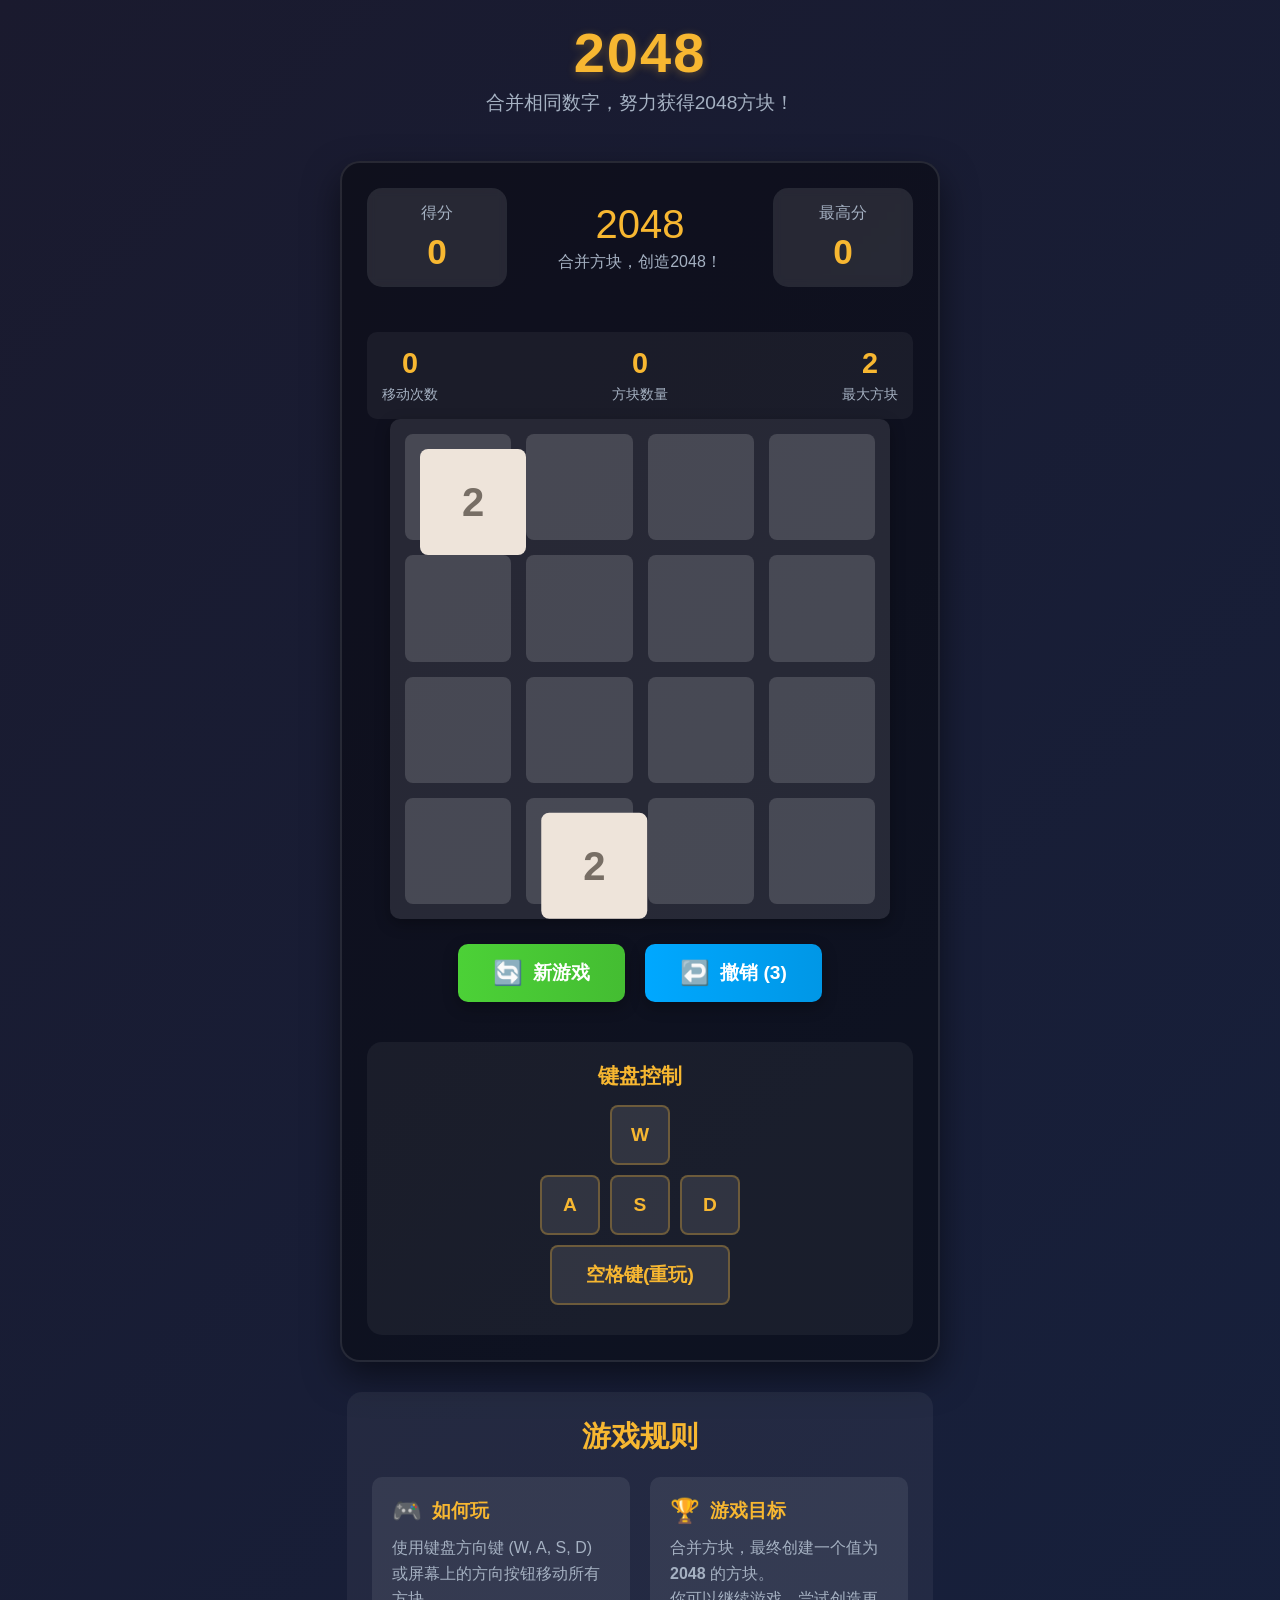
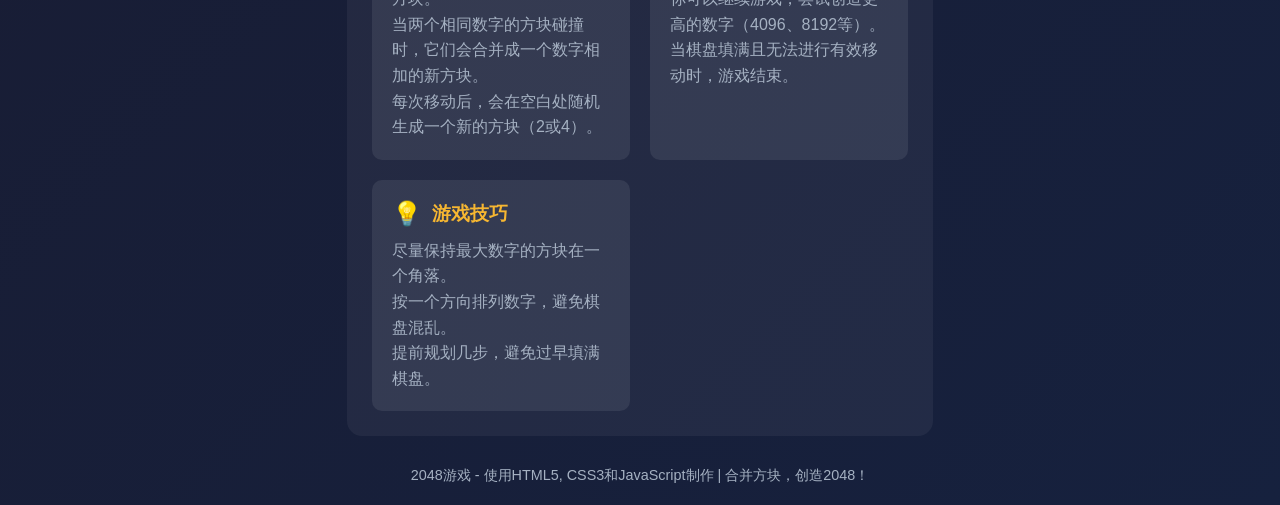
==== 2048.html @ e51e0d93 "1" ====
<!DOCTYPE html>
<html lang="zh-CN">
<head>
    <meta charset="UTF-8">
    <meta name="viewport" content="width=device-width, initial-scale=1.0">
    <title>2048游戏</title>
    <style>
        * {
            margin: 0;
            padding: 0;
            box-sizing: border-box;
            font-family: 'Segoe UI', 'Microsoft YaHei', sans-serif;
        }
        
        body {
            display: flex;
            flex-direction: column;
            align-items: center;
            min-height: 100vh;
            background: linear-gradient(135deg, #1a1a2e 0%, #16213e 100%);
            color: #fff;
            padding: 20px;
        }
        
        .header {
            text-align: center;
            margin-bottom: 20px;
        }
        
        h1 {
            font-size: 3.5rem;
            margin-bottom: 5px;
            color: #f7b731;
            text-shadow: 0 2px 10px rgba(247, 183, 49, 0.3);
            letter-spacing: 2px;
        }
        
        .subtitle {
            font-size: 1.2rem;
            color: #a5b1c2;
            margin-bottom: 25px;
        }
        
        .game-container {
            display: flex;
            flex-direction: column;
            align-items: center;
            max-width: 600px;
            width: 100%;
            background: rgba(0, 0, 0, 0.4);
            border-radius: 20px;
            padding: 25px;
            box-shadow: 0 15px 35px rgba(0, 0, 0, 0.5);
            border: 2px solid rgba(255, 255, 255, 0.1);
        }
        
        .game-header {
            display: flex;
            justify-content: space-between;
            width: 100%;
            margin-bottom: 25px;
            flex-wrap: wrap;
            gap: 15px;
        }
        
        .score-container, .best-container {
            display: flex;
            flex-direction: column;
            align-items: center;
            background: rgba(255, 255, 255, 0.1);
            padding: 15px 25px;
            border-radius: 15px;
            min-width: 140px;
            backdrop-filter: blur(5px);
        }
        
        .score-label, .best-label {
            font-size: 1rem;
            color: #a5b1c2;
            margin-bottom: 8px;
        }
        
        .score-value, .best-value {
            font-size: 2.2rem;
            font-weight: bold;
            color: #f7b731;
        }
        
        .game-info {
            display: flex;
            flex-direction: column;
            align-items: center;
            flex-grow: 1;
            justify-content: center;
        }
        
        .game-title {
            font-size: 2.5rem;
            color: #f7b731;
            margin-bottom: 5px;
        }
        
        .game-subtitle {
            color: #a5b1c2;
            font-size: 1rem;
        }
        
        .game-board-container {
            position: relative;
            margin-bottom: 25px;
        }
        
        #gameBoard {
            display: grid;
            grid-template-columns: repeat(4, 1fr);
            grid-template-rows: repeat(4, 1fr);
            gap: 15px;
            width: 500px;
            height: 500px;
            background: rgba(255, 255, 255, 0.1);
            border-radius: 10px;
            padding: 15px;
            box-shadow: 0 5px 15px rgba(0, 0, 0, 0.3);
        }
        
        @media (max-width: 600px) {
            #gameBoard {
                width: 90vw;
                height: 90vw;
                max-width: 400px;
                max-height: 400px;
            }
        }
        
        .cell {
            background: rgba(255, 255, 255, 0.15);
            border-radius: 8px;
            display: flex;
            align-items: center;
            justify-content: center;
            font-size: 2.5rem;
            font-weight: bold;
            transition: all 0.2s ease;
        }
        
        .tile {
            position: absolute;
            width: calc((100% - 75px) / 4);
            height: calc((100% - 75px) / 4);
            display: flex;
            align-items: center;
            justify-content: center;
            border-radius: 8px;
            font-size: 2.5rem;
            font-weight: bold;
            transition: all 0.15s ease;
            z-index: 10;
            animation: appear 0.2s ease;
        }
        
        @keyframes appear {
            0% { transform: scale(0); opacity: 0; }
            100% { transform: scale(1); opacity: 1; }
        }
        
        .tile-2 { background: #eee4da; color: #776e65; }
        .tile-4 { background: #ede0c8; color: #776e65; }
        .tile-8 { background: #f2b179; color: #f9f6f2; }
        .tile-16 { background: #f59563; color: #f9f6f2; }
        .tile-32 { background: #f67c5f; color: #f9f6f2; }
        .tile-64 { background: #f65e3b; color: #f9f6f2; }
        .tile-128 { background: #edcf72; color: #f9f6f2; font-size: 2rem; }
        .tile-256 { background: #edcc61; color: #f9f6f2; font-size: 2rem; }
        .tile-512 { background: #edc850; color: #f9f6f2; font-size: 2rem; }
        .tile-1024 { background: #edc53f; color: #f9f6f2; font-size: 1.8rem; }
        .tile-2048 { background: #edc22e; color: #f9f6f2; font-size: 1.8rem; }
        .tile-super { background: #3c3a32; color: #f9f6f2; font-size: 1.6rem; }
        
        .game-controls {
            display: flex;
            flex-direction: column;
            align-items: center;
            width: 100%;
        }
        
        .controls-top {
            display: flex;
            justify-content: center;
            gap: 20px;
            margin-bottom: 25px;
            width: 100%;
        }
        
        .btn {
            padding: 15px 35px;
            font-size: 1.2rem;
            font-weight: bold;
            border: none;
            border-radius: 10px;
            cursor: pointer;
            transition: all 0.3s ease;
            box-shadow: 0 5px 15px rgba(0, 0, 0, 0.3);
            display: flex;
            align-items: center;
            justify-content: center;
            gap: 10px;
        }
        
        .btn-new-game {
            background: linear-gradient(to right, #4cd137, #44bd32);
            color: white;
        }
        
        .btn-undo {
            background: linear-gradient(to right, #00a8ff, #0097e6);
            color: white;
        }
        
        .btn:hover {
            transform: translateY(-5px);
            box-shadow: 0 10px 20px rgba(0, 0, 0, 0.4);
        }
        
        .btn:active {
            transform: translateY(0);
        }
        
        .keyboard-controls {
            display: flex;
            flex-direction: column;
            align-items: center;
            margin-top: 15px;
            background: rgba(255, 255, 255, 0.05);
            padding: 20px;
            border-radius: 15px;
            width: 100%;
        }
        
        .keyboard-controls h3 {
            color: #f7b731;
            margin-bottom: 15px;
            font-size: 1.3rem;
        }
        
        .key-row {
            display: flex;
            justify-content: center;
            margin-bottom: 10px;
        }
        
        .key {
            width: 60px;
            height: 60px;
            background: rgba(255, 255, 255, 0.1);
            border-radius: 8px;
            display: flex;
            align-items: center;
            justify-content: center;
            margin: 0 5px;
            font-weight: bold;
            font-size: 1.2rem;
            color: #f7b731;
            border: 2px solid rgba(247, 183, 49, 0.3);
            user-select: none;
        }
        
        .key-space {
            width: 180px;
        }
        
        .instructions {
            max-width: 600px;
            margin-top: 30px;
            padding: 25px;
            background: rgba(255, 255, 255, 0.05);
            border-radius: 15px;
        }
        
        .instructions h2 {
            color: #f7b731;
            margin-bottom: 20px;
            text-align: center;
            font-size: 1.8rem;
        }
        
        .instructions-content {
            display: grid;
            grid-template-columns: repeat(auto-fit, minmax(250px, 1fr));
            gap: 20px;
        }
        
        .instruction-card {
            background: rgba(255, 255, 255, 0.08);
            padding: 20px;
            border-radius: 10px;
        }
        
        .instruction-card h3 {
            color: #f7b731;
            margin-bottom: 10px;
            display: flex;
            align-items: center;
            gap: 10px;
        }
        
        .instruction-card p {
            color: #a5b1c2;
            line-height: 1.6;
        }
        
        .icon {
            font-size: 1.5rem;
        }
        
        .game-over {
            position: absolute;
            top: 0;
            left: 0;
            width: 100%;
            height: 100%;
            background: rgba(0, 0, 0, 0.85);
            display: flex;
            flex-direction: column;
            align-items: center;
            justify-content: center;
            border-radius: 10px;
            z-index: 20;
            display: none;
        }
        
        .game-over h2 {
            font-size: 3rem;
            color: #f7b731;
            margin-bottom: 20px;
        }
        
        .final-score {
            font-size: 2rem;
            margin-bottom: 30px;
            color: #4cd137;
        }
        
        .win-screen {
            position: absolute;
            top: 0;
            left: 0;
            width: 100%;
            height: 100%;
            background: rgba(0, 0, 0, 0.9);
            display: flex;
            flex-direction: column;
            align-items: center;
            justify-content: center;
            border-radius: 10px;
            z-index: 20;
            display: none;
        }
        
        .win-screen h2 {
            font-size: 3rem;
            color: #f7b731;
            margin-bottom: 20px;
            text-align: center;
        }
        
        .win-message {
            font-size: 1.5rem;
            margin-bottom: 30px;
            color: #4cd137;
            text-align: center;
            max-width: 80%;
        }
        
        .game-stats {
            display: flex;
            justify-content: space-between;
            width: 100%;
            margin-top: 20px;
            padding: 15px;
            background: rgba(255, 255, 255, 0.05);
            border-radius: 10px;
        }
        
        .stat {
            display: flex;
            flex-direction: column;
            align-items: center;
        }
        
        .stat-value {
            font-size: 1.8rem;
            font-weight: bold;
            color: #f7b731;
        }
        
        .stat-label {
            font-size: 0.9rem;
            color: #a5b1c2;
            margin-top: 5px;
        }
        
        .mobile-controls {
            display: none;
            grid-template-columns: repeat(3, 1fr);
            grid-template-rows: repeat(3, 1fr);
            gap: 10px;
            width: 200px;
            height: 200px;
            margin-top: 20px;
        }
        
        .mobile-btn {
            background: rgba(255, 255, 255, 0.1);
            border: none;
            border-radius: 10px;
            color: #f7b731;
            font-size: 1.5rem;
            display: flex;
            align-items: center;
            justify-content: center;
            cursor: pointer;
            transition: all 0.2s ease;
        }
        
        .mobile-btn:active {
            background: rgba(247, 183, 49, 0.3);
        }
        
        .mobile-up {
            grid-column: 2;
            grid-row: 1;
        }
        
        .mobile-left {
            grid-column: 1;
            grid-row: 2;
        }
        
        .mobile-right {
            grid-column: 3;
            grid-row: 2;
        }
        
        .mobile-down {
            grid-column: 2;
            grid-row: 3;
        }
        
        @media (max-width: 768px) {
            .game-header {
                flex-direction: column;
                align-items: center;
            }
            
            .score-container, .best-container {
                min-width: 100%;
            }
            
            .controls-top {
                flex-direction: column;
                align-items: center;
            }
            
            .btn {
                width: 100%;
                max-width: 300px;
            }
            
            .keyboard-controls {
                display: none;
            }
            
            .mobile-controls {
                display: grid;
            }
        }
        
        .footer {
            margin-top: 30px;
            text-align: center;
            color: #a5b1c2;
            font-size: 0.9rem;
        }
    </style>
</head>
<body>
    <div class="header">
        <h1>2048</h1>
        <p class="subtitle">合并相同数字，努力获得2048方块！</p>
    </div>
    
    <div class="game-container">
        <div class="game-header">
            <div class="score-container">
                <div class="score-label">得分</div>
                <div class="score-value" id="score">0</div>
            </div>
            
            <div class="game-info">
                <div class="game-title">2048</div>
                <div class="game-subtitle">合并方块，创造2048！</div>
            </div>
            
            <div class="best-container">
                <div class="best-label">最高分</div>
                <div class="best-value" id="bestScore">0</div>
            </div>
        </div>
        
        <div class="game-stats">
            <div class="stat">
                <div class="stat-value" id="moves">0</div>
                <div class="stat-label">移动次数</div>
            </div>
            <div class="stat">
                <div class="stat-value" id="tiles">2</div>
                <div class="stat-label">方块数量</div>
            </div>
            <div class="stat">
                <div class="stat-value" id="largestTile">2</div>
                <div class="stat-label">最大方块</div>
            </div>
        </div>
        
        <div class="game-board-container">
            <div id="gameBoard"></div>
            
            <div class="game-over" id="gameOverScreen">
                <h2>游戏结束</h2>
                <div class="final-score">最终得分: <span id="finalScore">0</span></div>
                <button class="btn btn-new-game" id="restartButton">重新开始</button>
            </div>
            
            <div class="win-screen" id="winScreen">
                <h2>恭喜！</h2>
                <div class="win-message">你成功创造了2048方块！继续挑战更高分数！</div>
                <button class="btn btn-new-game" id="continueButton">继续游戏</button>
            </div>
        </div>
        
        <div class="game-controls">
            <div class="controls-top">
                <button class="btn btn-new-game" id="newGameButton">
                    <span class="icon">🔄</span> 新游戏
                </button>
                <button class="btn btn-undo" id="undoButton">
                    <span class="icon">↩️</span> 撤销 (3)
                </button>
            </div>
            
            <div class="keyboard-controls">
                <h3>键盘控制</h3>
                <div class="key-row">
                    <div class="key">W</div>
                </div>
                <div class="key-row">
                    <div class="key">A</div>
                    <div class="key">S</div>
                    <div class="key">D</div>
                </div>
                <div class="key-row">
                    <div class="key key-space">空格键(重玩)</div>
                </div>
            </div>
            
            <div class="mobile-controls">
                <button class="mobile-btn mobile-up" id="upBtn">↑</button>
                <button class="mobile-btn mobile-left" id="leftBtn">←</button>
                <button class="mobile-btn mobile-right" id="rightBtn">→</button>
                <button class="mobile-btn mobile-down" id="downBtn">↓</button>
            </div>
        </div>
    </div>
    
    <div class="instructions">
        <h2>游戏规则</h2>
        <div class="instructions-content">
            <div class="instruction-card">
                <h3><span class="icon">🎮</span> 如何玩</h3>
                <p>使用键盘方向键 (W, A, S, D) 或屏幕上的方向按钮移动所有方块。</p>
                <p>当两个相同数字的方块碰撞时，它们会合并成一个数字相加的新方块。</p>
                <p>每次移动后，会在空白处随机生成一个新的方块（2或4）。</p>
            </div>
            
            <div class="instruction-card">
                <h3><span class="icon">🏆</span> 游戏目标</h3>
                <p>合并方块，最终创建一个值为 <strong>2048</strong> 的方块。</p>
                <p>你可以继续游戏，尝试创造更高的数字（4096、8192等）。</p>
                <p>当棋盘填满且无法进行有效移动时，游戏结束。</p>
            </div>
            
            <div class="instruction-card">
                <h3><span class="icon">💡</span> 游戏技巧</h3>
                <p>尽量保持最大数字的方块在一个角落。</p>
                <p>按一个方向排列数字，避免棋盘混乱。</p>
                <p>提前规划几步，避免过早填满棋盘。</p>
            </div>
        </div>
    </div>
    
    <div class="footer">
        <p>2048游戏 - 使用HTML5, CSS3和JavaScript制作 | 合并方块，创造2048！</p>
    </div>

    <script>
        // 游戏主逻辑
        document.addEventListener('DOMContentLoaded', function() {
            const gameBoard = document.getElementById('gameBoard');
            const scoreElement = document.getElementById('score');
            const bestScoreElement = document.getElementById('bestScore');
            const movesElement = document.getElementById('moves');
            const tilesElement = document.getElementById('tiles');
            const largestTileElement = document.getElementById('largestTile');
            const newGameButton = document.getElementById('newGameButton');
            const undoButton = document.getElementById('undoButton');
            const restartButton = document.getElementById('restartButton');
            const continueButton = document.getElementById('continueButton');
            const gameOverScreen = document.getElementById('gameOverScreen');
            const winScreen = document.getElementById('winScreen');
            const finalScoreElement = document.getElementById('finalScore');
            
            // 移动控制按钮
            const upBtn = document.getElementById('upBtn');
            const downBtn = document.getElementById('downBtn');
            const leftBtn = document.getElementById('leftBtn');
            const rightBtn = document.getElementById('rightBtn');
            
            // 游戏配置
            const GRID_SIZE = 4;
            const CELL_COUNT = GRID_SIZE * GRID_SIZE;
            
            // 游戏状态
            let gameState = {
                grid: [],
                score: 0,
                bestScore: 0,
                gameOver: false,
                won: false,
                moved: false,
                moves: 0,
                history: [],
                maxHistory: 3,
                tiles: 0,
                largestTile: 2
            };
            
            // 从本地存储加载最高分
            function loadBestScore() {
                const savedBestScore = localStorage.getItem('2048-bestScore');
                if (savedBestScore) {
                    gameState.bestScore = parseInt(savedBestScore);
                    bestScoreElement.textContent = gameState.bestScore;
                }
            }
            
            // 保存最高分到本地存储
            function saveBestScore() {
                localStorage.setItem('2048-bestScore', gameState.bestScore.toString());
            }
            
            // 初始化游戏
            function initGame() {
                // 重置游戏状态
                gameState.grid = Array(GRID_SIZE).fill().map(() => Array(GRID_SIZE).fill(0));
                gameState.score = 0;
                gameState.gameOver = false;
                gameState.won = false;
                gameState.moved = false;
                gameState.moves = 0;
                gameState.history = [];
                gameState.tiles = 0;
                gameState.largestTile = 2;
                
                // 更新UI
                scoreElement.textContent = '0';
                movesElement.textContent = '0';
                tilesElement.textContent = '0';
                largestTileElement.textContent = '2';
                
                // 加载最高分
                loadBestScore();
                
                // 创建游戏板
                createBoard();
                
                // 添加初始方块
                addRandomTile();
                addRandomTile();
                
                // 更新方块数量
                updateTileCount();
                
                // 隐藏游戏结束和胜利屏幕
                gameOverScreen.style.display = 'none';
                winScreen.style.display = 'none';
                
                // 绘制游戏板
                drawBoard();
                
                // 保存初始状态到历史记录
                saveToHistory();
            }
            
            // 创建游戏板
            function createBoard() {
                gameBoard.innerHTML = '';
                
                // 创建单元格
                for (let i = 0; i < CELL_COUNT; i++) {
                    const cell = document.createElement('div');
                    cell.className = 'cell';
                    cell.dataset.index = i;
                    gameBoard.appendChild(cell);
                }
            }
            
            // 添加随机方块
            function addRandomTile() {
                // 找到所有空单元格
                const emptyCells = [];
                for (let r = 0; r < GRID_SIZE; r++) {
                    for (let c = 0; c < GRID_SIZE; c++) {
                        if (gameState.grid[r][c] === 0) {
                            emptyCells.push({r, c});
                        }
                    }
                }
                
                // 如果有空单元格，随机选择一个并添加方块
                if (emptyCells.length > 0) {
                    const randomCell = emptyCells[Math.floor(Math.random() * emptyCells.length)];
                    // 90%的概率生成2，10%的概率生成4
                    gameState.grid[randomCell.r][randomCell.c] = Math.random() < 0.9 ? 2 : 4;
                    return true;
                }
                return false;
            }
            
            // 绘制游戏板
            function drawBoard() {
                // 清除所有现有方块
                document.querySelectorAll('.tile').forEach(tile => tile.remove());
                
                // 绘制新方块
                for (let r = 0; r < GRID_SIZE; r++) {
                    for (let c = 0; c < GRID_SIZE; c++) {
                        const value = gameState.grid[r][c];
                        if (value !== 0) {
                            createTileElement(r, c, value);
                        }
                    }
                }
            }
            
            // 创建方块元素
            function createTileElement(row, col, value) {
                const tile = document.createElement('div');
                tile.className = `tile tile-${value}`;
                tile.textContent = value;
                tile.dataset.row = row;
                tile.dataset.col = col;
                
                // 设置位置
                const cellSize = (500 - 75) / 4; // 500px - padding and gap
                const x = col * (cellSize + 15) + 15;
                const y = row * (cellSize + 15) + 15;
                
                tile.style.width = `${cellSize}px`;
                tile.style.height = `${cellSize}px`;
                tile.style.transform = `translate(${x}px, ${y}px)`;
                
                // 超大数字调整字体大小
                if (value >= 1000) {
                    tile.style.fontSize = '1.6rem';
                } else if (value >= 100) {
                    tile.style.fontSize = '1.8rem';
                }
                
                gameBoard.appendChild(tile);
            }
            
            // 保存当前状态到历史记录
            function saveToHistory() {
                // 深拷贝当前网格
                const gridCopy = gameState.grid.map(row => [...row]);
                
                // 保存状态
                gameState.history.push({
                    grid: gridCopy,
                    score: gameState.score,
                    moves: gameState.moves,
                    tiles: gameState.tiles,
                    largestTile: gameState.largestTile
                });
                
                // 限制历史记录数量
                if (gameState.history.length > gameState.maxHistory) {
                    gameState.history.shift();
                }
                
                // 更新撤销按钮
                updateUndoButton();
            }
            
            // 更新撤销按钮
            function updateUndoButton() {
                const remainingUndos = gameState.maxHistory - gameState.history.length + 1;
                undoButton.innerHTML = `<span class="icon">↩️</span> 撤销 (${remainingUndos})`;
                undoButton.disabled = gameState.history.length <= 1;
            }
            
            // 撤销上一步
            function undoMove() {
                if (gameState.history.length > 1) {
                    // 移除当前状态
                    gameState.history.pop();
                    
                    // 恢复到上一个状态
                    const prevState = gameState.history[gameState.history.length - 1];
                    
                    // 深拷贝网格
                    gameState.grid = prevState.grid.map(row => [...row]);
                    gameState.score = prevState.score;
                    gameState.moves = prevState.moves;
                    gameState.tiles = prevState.tiles;
                    gameState.largestTile = prevState.largestTile;
                    
                    // 更新UI
                    updateUI();
                    drawBoard();
                    
                    // 重置游戏状态
                    gameState.gameOver = false;
                    gameState.won = false;
                    gameOverScreen.style.display = 'none';
                    winScreen.style.display = 'none';
                }
            }
            
            // 移动方块
            function move(direction) {
                if (gameState.gameOver || gameState.won) return false;
                
                // 保存移动前的状态
                const gridBefore = gameState.grid.map(row => [...row]);
                const scoreBefore = gameState.score;
                
                // 根据方向移动方块
                let moved = false;
                
                switch(direction) {
                    case 'up':
                        moved = moveUp();
                        break;
                    case 'down':
                        moved = moveDown();
                        break;
                    case 'left':
                        moved = moveLeft();
                        break;
                    case 'right':
                        moved = moveRight();
                        break;
                }
                
                // 如果移动有效
                if (moved) {
                    // 添加新方块
                    addRandomTile();
                    
                    // 更新移动次数
                    gameState.moves++;
                    
                    // 更新方块数量
                    updateTileCount();
                    
                    // 检查是否获胜
                    checkWin();
                    
                    // 检查游戏是否结束
                    if (!hasMovesAvailable()) {
                        gameState.gameOver = true;
                        showGameOver();
                    }
                    
                    // 保存状态到历史记录
                    saveToHistory();
                    
                    // 更新UI
                    updateUI();
                    
                    // 重新绘制游戏板
                    setTimeout(() => {
                        drawBoard();
                    }, 150);
                    
                    return true;
                }
                
                return false;
            }
            
            // 向上移动
            function moveUp() {
                let moved = false;
                
                for (let c = 0; c < GRID_SIZE; c++) {
                    // 处理每一列
                    const column = [];
                    for (let r = 0; r < GRID_SIZE; r++) {
                        column.push(gameState.grid[r][c]);
                    }
                    
                    const newColumn = slideAndMerge(column);
                    
                    // 更新网格
                    for (let r = 0; r < GRID_SIZE; r++) {
                        if (gameState.grid[r][c] !== newColumn[r]) {
                            moved = true;
                        }
                        gameState.grid[r][c] = newColumn[r];
                    }
                }
                
                return moved;
            }
            
            // 向下移动
            function moveDown() {
                let moved = false;
                
                for (let c = 0; c < GRID_SIZE; c++) {
                    // 处理每一列（从下到上）
                    const column = [];
                    for (let r = GRID_SIZE - 1; r >= 0; r--) {
                        column.push(gameState.grid[r][c]);
                    }
                    
                    const newColumn = slideAndMerge(column);
                    
                    // 更新网格
                    for (let r = GRID_SIZE - 1; r >= 0; r--) {
                        const newValue = newColumn[GRID_SIZE - 1 - r];
                        if (gameState.grid[r][c] !== newValue) {
                            moved = true;
                        }
                        gameState.grid[r][c] = newValue;
                    }
                }
                
                return moved;
            }
            
            // 向左移动
            function moveLeft() {
                let moved = false;
                
                for (let r = 0; r < GRID_SIZE; r++) {
                    const row = [...gameState.grid[r]];
                    const newRow = slideAndMerge(row);
                    
                    // 更新网格
                    for (let c = 0; c < GRID_SIZE; c++) {
                        if (gameState.grid[r][c] !== newRow[c]) {
                            moved = true;
                        }
                        gameState.grid[r][c] = newRow[c];
                    }
                }
                
                return moved;
            }
            
            // 向右移动
            function moveRight() {
                let moved = false;
                
                for (let r = 0; r < GRID_SIZE; r++) {
                    // 处理每一行（从右到左）
                    const row = [];
                    for (let c = GRID_SIZE - 1; c >= 0; c--) {
                        row.push(gameState.grid[r][c]);
                    }
                    
                    const newRow = slideAndMerge(row);
                    
                    // 更新网格
                    for (let c = GRID_SIZE - 1; c >= 0; c--) {
                        const newValue = newRow[GRID_SIZE - 1 - c];
                        if (gameState.grid[r][c] !== newValue) {
                            moved = true;
                        }
                        gameState.grid[r][c] = newValue;
                    }
                }
                
                return moved;
            }
            
            // 滑动并合并
            function slideAndMerge(line) {
                // 移除零值
                let filtered = line.filter(val => val !== 0);
                
                // 合并相同值
                for (let i = 0; i < filtered.length - 1; i++) {
                    if (filtered[i] === filtered[i + 1]) {
                        filtered[i] *= 2;
                        gameState.score += filtered[i];
                        
                        // 更新最大方块
                        if (filtered[i] > gameState.largestTile) {
                            gameState.largestTile = filtered[i];
                        }
                        
                        filtered.splice(i + 1, 1);
                    }
                }
                
                // 填充零值
                while (filtered.length < GRID_SIZE) {
                    filtered.push(0);
                }
                
                return filtered;
            }
            
            // 检查是否有可用的移动
            function hasMovesAvailable() {
                // 检查是否有空单元格
                for (let r = 0; r < GRID_SIZE; r++) {
                    for (let c = 0; c < GRID_SIZE; c++) {
                        if (gameState.grid[r][c] === 0) {
                            return true;
                        }
                    }
                }
                
                // 检查是否可以合并
                for (let r = 0; r < GRID_SIZE; r++) {
                    for (let c = 0; c < GRID_SIZE; c++) {
                        const value = gameState.grid[r][c];
                        
                        // 检查右侧
                        if (c < GRID_SIZE - 1 && value === gameState.grid[r][c + 1]) {
                            return true;
                        }
                        
                        // 检查下方
                        if (r < GRID_SIZE - 1 && value === gameState.grid[r + 1][c]) {
                            return true;
                        }
                    }
                }
                
                return false;
            }
            
            // 检查是否获胜
            function checkWin() {
                for (let r = 0; r < GRID_SIZE; r++) {
                    for (let c = 0; c < GRID_SIZE; c++) {
                        if (gameState.grid[r][c] === 2048) {
                            gameState.won = true;
                            showWinScreen();
                            return;
                        }
                    }
                }
            }
            
            // 显示胜利屏幕
            function showWinScreen() {
                winScreen.style.display = 'flex';
            }
            
            // 显示游戏结束屏幕
            function showGameOver() {
                finalScoreElement.textContent = gameState.score;
                gameOverScreen.style.display = 'flex';
            }
            
            // 更新UI
            function updateUI() {
                scoreElement.textContent = gameState.score;
                movesElement.textContent = gameState.moves;
                tilesElement.textContent = gameState.tiles;
                largestTileElement.textContent = gameState.largestTile;
                
                // 更新最高分
                if (gameState.score > gameState.bestScore) {
                    gameState.bestScore = gameState.score;
                    bestScoreElement.textContent = gameState.bestScore;
                    saveBestScore();
                }
            }
            
            // 更新方块数量
            function updateTileCount() {
                let count = 0;
                for (let r = 0; r < GRID_SIZE; r++) {
                    for (let c = 0; c < GRID_SIZE; c++) {
                        if (gameState.grid[r][c] !== 0) {
                            count++;
                        }
                    }
                }
                gameState.tiles = count;
            }
            
            // 事件监听
            newGameButton.addEventListener('click', initGame);
            restartButton.addEventListener('click', initGame);
            undoButton.addEventListener('click', undoMove);
            continueButton.addEventListener('click', function() {
                winScreen.style.display = 'none';
            });
            
            // 移动控制按钮事件
            upBtn.addEventListener('click', () => move('up'));
            downBtn.addEventListener('click', () => move('down'));
            leftBtn.addEventListener('click', () => move('left'));
            rightBtn.addEventListener('click', () => move('right'));
            
            // 键盘控制
            document.addEventListener('keydown', function(e) {
                if (e.key === ' ' || e.key === 'Spacebar') {
                    initGame();
                    return;
                }
                
                switch(e.key) {
                    case 'ArrowUp':
                    case 'w':
                    case 'W':
                        e.preventDefault();
                        move('up');
                        break;
                    case 'ArrowDown':
                    case 's':
                    case 'S':
                        e.preventDefault();
                        move('down');
                        break;
                    case 'ArrowLeft':
                    case 'a':
                    case 'A':
                        e.preventDefault();
                        move('left');
                        break;
                    case 'ArrowRight':
                    case 'd':
                    case 'D':
                        e.preventDefault();
                        move('right');
                        break;
                    case 'u':
                    case 'U':
                        if (e.ctrlKey) {
                            e.preventDefault();
                            undoMove();
                        }
                        break;
                }
            });
            
            // 触摸滑动控制
            let touchStartX = 0;
            let touchStartY = 0;
            
            gameBoard.addEventListener('touchstart', function(e) {
                touchStartX = e.touches[0].clientX;
                touchStartY = e.touches[0].clientY;
                e.preventDefault();
            }, { passive: false });
            
            gameBoard.addEventListener('touchend', function(e) {
                if (!touchStartX || !touchStartY) return;
                
                const touchEndX = e.changedTouches[0].clientX;
                const touchEndY = e.changedTouches[0].clientY;
                
                const dx = touchEndX - touchStartX;
                const dy = touchEndY - touchStartY;
                
                // 确定滑动方向
                if (Math.abs(dx) > Math.abs(dy)) {
                    // 水平滑动
                    if (dx > 0) {
                        move('right');
                    } else {
                        move('left');
                    }
                } else {
                    // 垂直滑动
                    if (dy > 0) {
                        move('down');
                    } else {
                        move('up');
                    }
                }
                
                touchStartX = 0;
                touchStartY = 0;
                e.preventDefault();
            }, { passive: false });
            
            // 初始化游戏
            initGame();
        });
    </script>
</body>
</html>
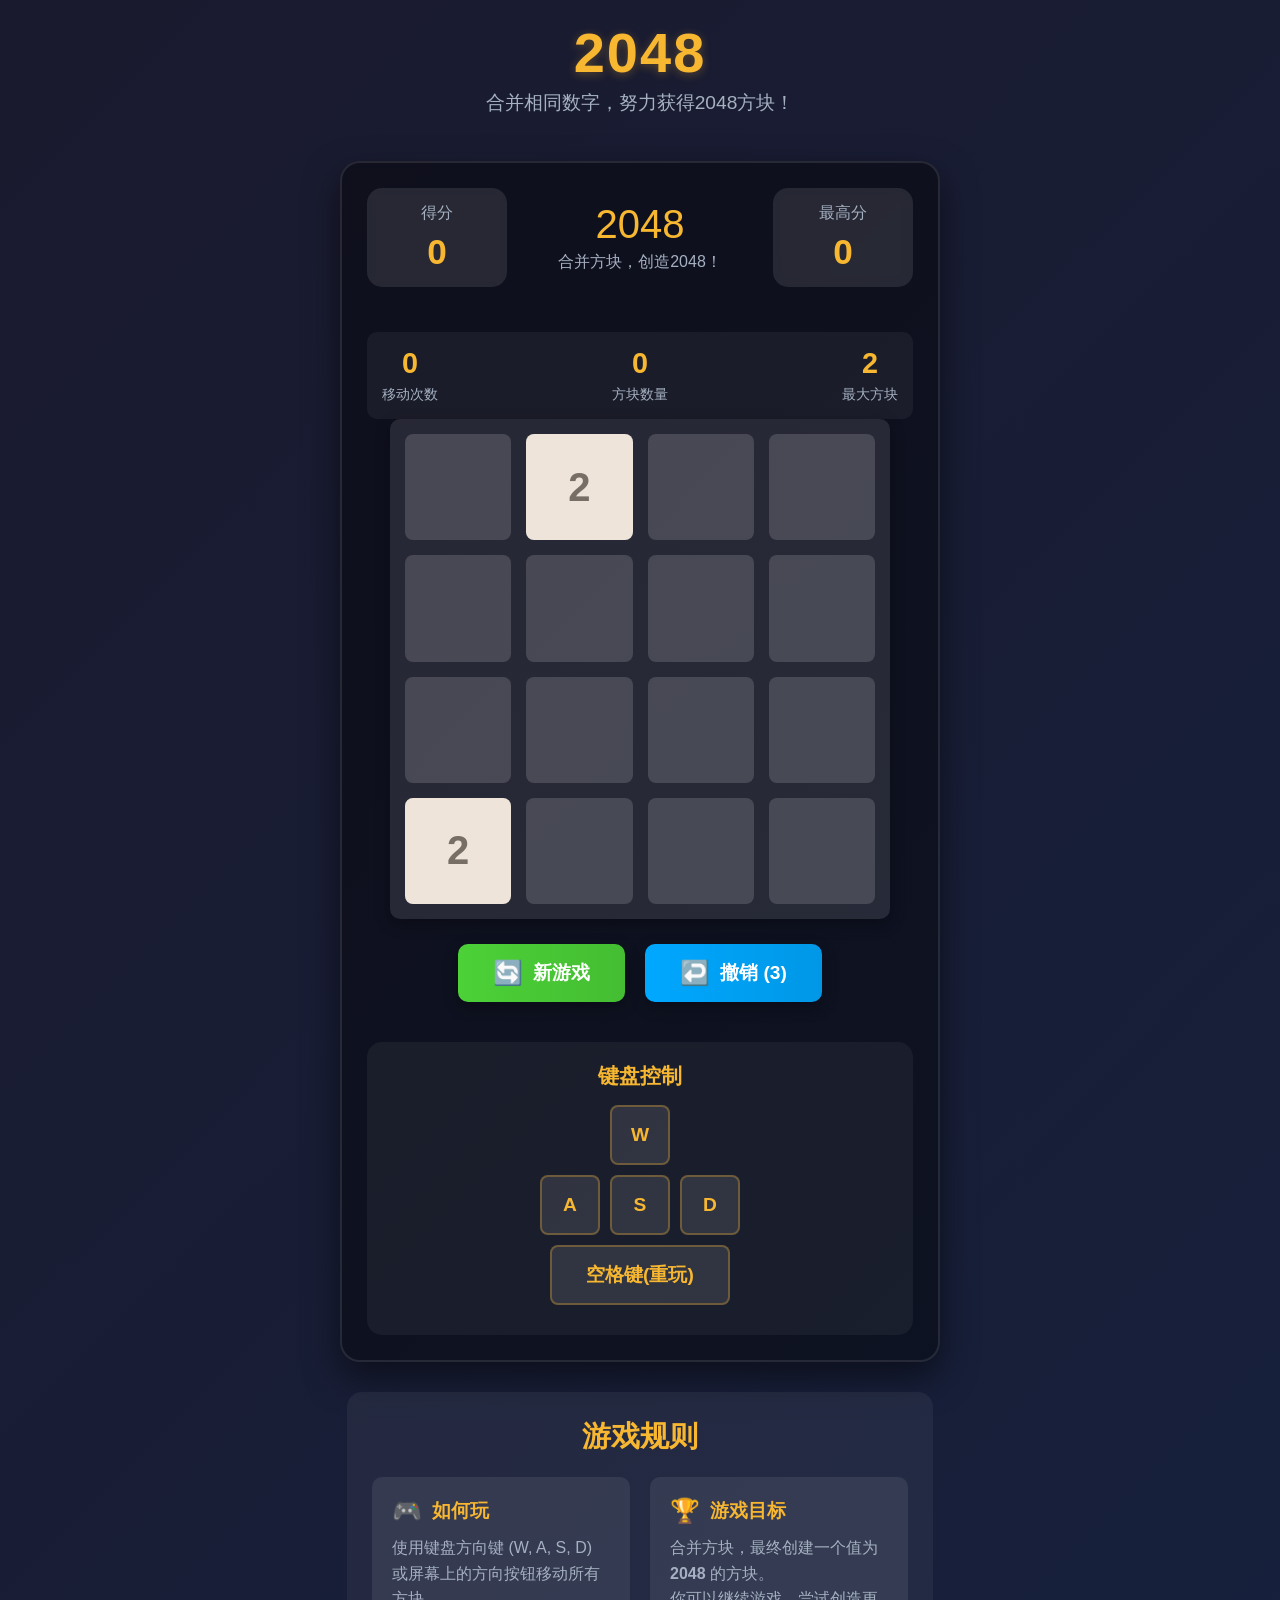
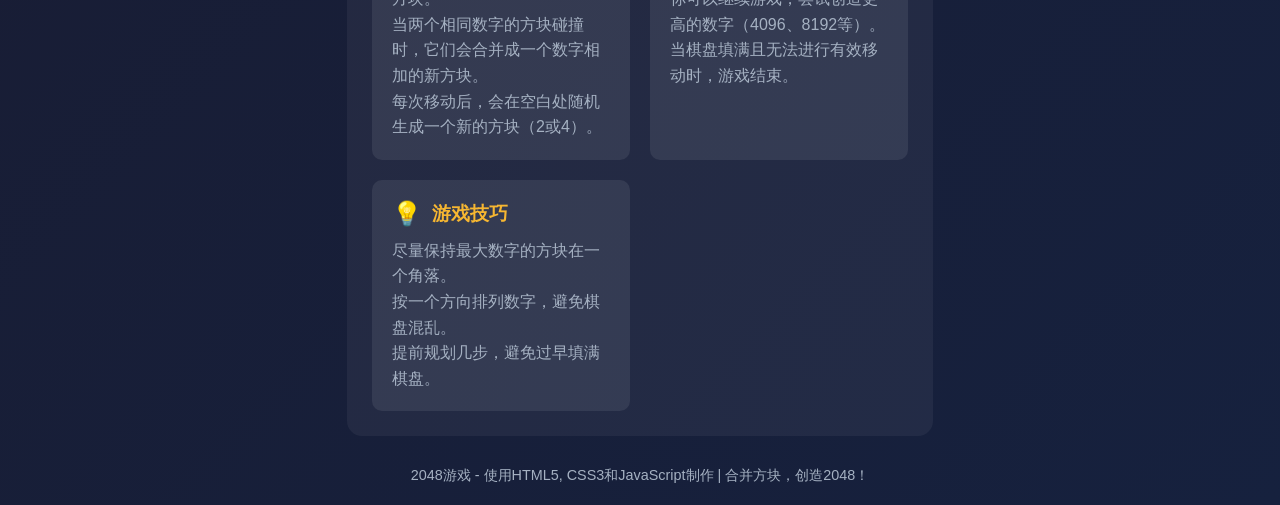
==== commit 75e202c9: "666666" ====
--- a/2048.html
+++ b/2048.html
@@ -3,7 +3,7 @@
 <head>
     <meta charset="UTF-8">
     <meta name="viewport" content="width=device-width, initial-scale=1.0">
-    <title>2048游戏</title>
+    <title>2048游戏 - 修复版</title>
     <style>
         * {
             margin: 0;
@@ -108,6 +108,17 @@
         .game-board-container {
             position: relative;
             margin-bottom: 25px;
+            width: 500px;
+            height: 500px;
+        }
+        
+        @media (max-width: 600px) {
+            .game-board-container {
+                width: 90vw;
+                height: 90vw;
+                max-width: 400px;
+                max-height: 400px;
+            }
         }
         
         #gameBoard {
@@ -115,21 +126,13 @@
             grid-template-columns: repeat(4, 1fr);
             grid-template-rows: repeat(4, 1fr);
             gap: 15px;
-            width: 500px;
-            height: 500px;
+            width: 100%;
+            height: 100%;
             background: rgba(255, 255, 255, 0.1);
             border-radius: 10px;
             padding: 15px;
             box-shadow: 0 5px 15px rgba(0, 0, 0, 0.3);
-        }
-        
-        @media (max-width: 600px) {
-            #gameBoard {
-                width: 90vw;
-                height: 90vw;
-                max-width: 400px;
-                max-height: 400px;
-            }
+            position: relative;
         }
         
         .cell {
@@ -141,6 +144,7 @@
             font-size: 2.5rem;
             font-weight: bold;
             transition: all 0.2s ease;
+            position: relative;
         }
         
         .tile {
@@ -752,7 +756,7 @@
                 }
             }
             
-            // 创建方块元素
+            // 创建方块元素 - 已修复偏移问题
             function createTileElement(row, col, value) {
                 const tile = document.createElement('div');
                 tile.className = `tile tile-${value}`;
@@ -760,20 +764,31 @@
                 tile.dataset.row = row;
                 tile.dataset.col = col;
                 
-                // 设置位置
-                const cellSize = (500 - 75) / 4; // 500px - padding and gap
-                const x = col * (cellSize + 15) + 15;
-                const y = row * (cellSize + 15) + 15;
-                
-                tile.style.width = `${cellSize}px`;
-                tile.style.height = `${cellSize}px`;
-                tile.style.transform = `translate(${x}px, ${y}px)`;
+                // 获取游戏板尺寸
+                const boardWidth = gameBoard.offsetWidth;
+                const boardHeight = gameBoard.offsetHeight;
+                
+                // 计算单元格的宽度和高度（考虑间隙）
+                const cellWidth = (boardWidth - 15 * (GRID_SIZE + 1)) / GRID_SIZE;
+                const cellHeight = (boardHeight - 15 * (GRID_SIZE + 1)) / GRID_SIZE;
+                
+                // 计算方块应该放置的位置 - 修复偏移的关键
+                // 每个方块应该在其单元格的中心位置
+                const x = col * (cellWidth + 15) + 15;
+                const y = row * (cellHeight + 15) + 15;
+                
+                tile.style.width = `${cellWidth}px`;
+                tile.style.height = `${cellHeight}px`;
+                tile.style.left = `${x}px`;
+                tile.style.top = `${y}px`;
                 
                 // 超大数字调整字体大小
                 if (value >= 1000) {
                     tile.style.fontSize = '1.6rem';
                 } else if (value >= 100) {
                     tile.style.fontSize = '1.8rem';
+                } else if (value >= 10000) {
+                    tile.style.fontSize = '1.4rem';
                 }
                 
                 gameBoard.appendChild(tile);
@@ -890,9 +905,7 @@
                     updateUI();
                     
                     // 重新绘制游戏板
-                    setTimeout(() => {
-                        drawBoard();
-                    }, 150);
+                    drawBoard();
                     
                     return true;
                 }
@@ -1205,6 +1218,11 @@
                 e.preventDefault();
             }, { passive: false });
             
+            // 窗口大小改变时重新绘制游戏板
+            window.addEventListener('resize', function() {
+                drawBoard();
+            });
+            
             // 初始化游戏
             initGame();
         });
